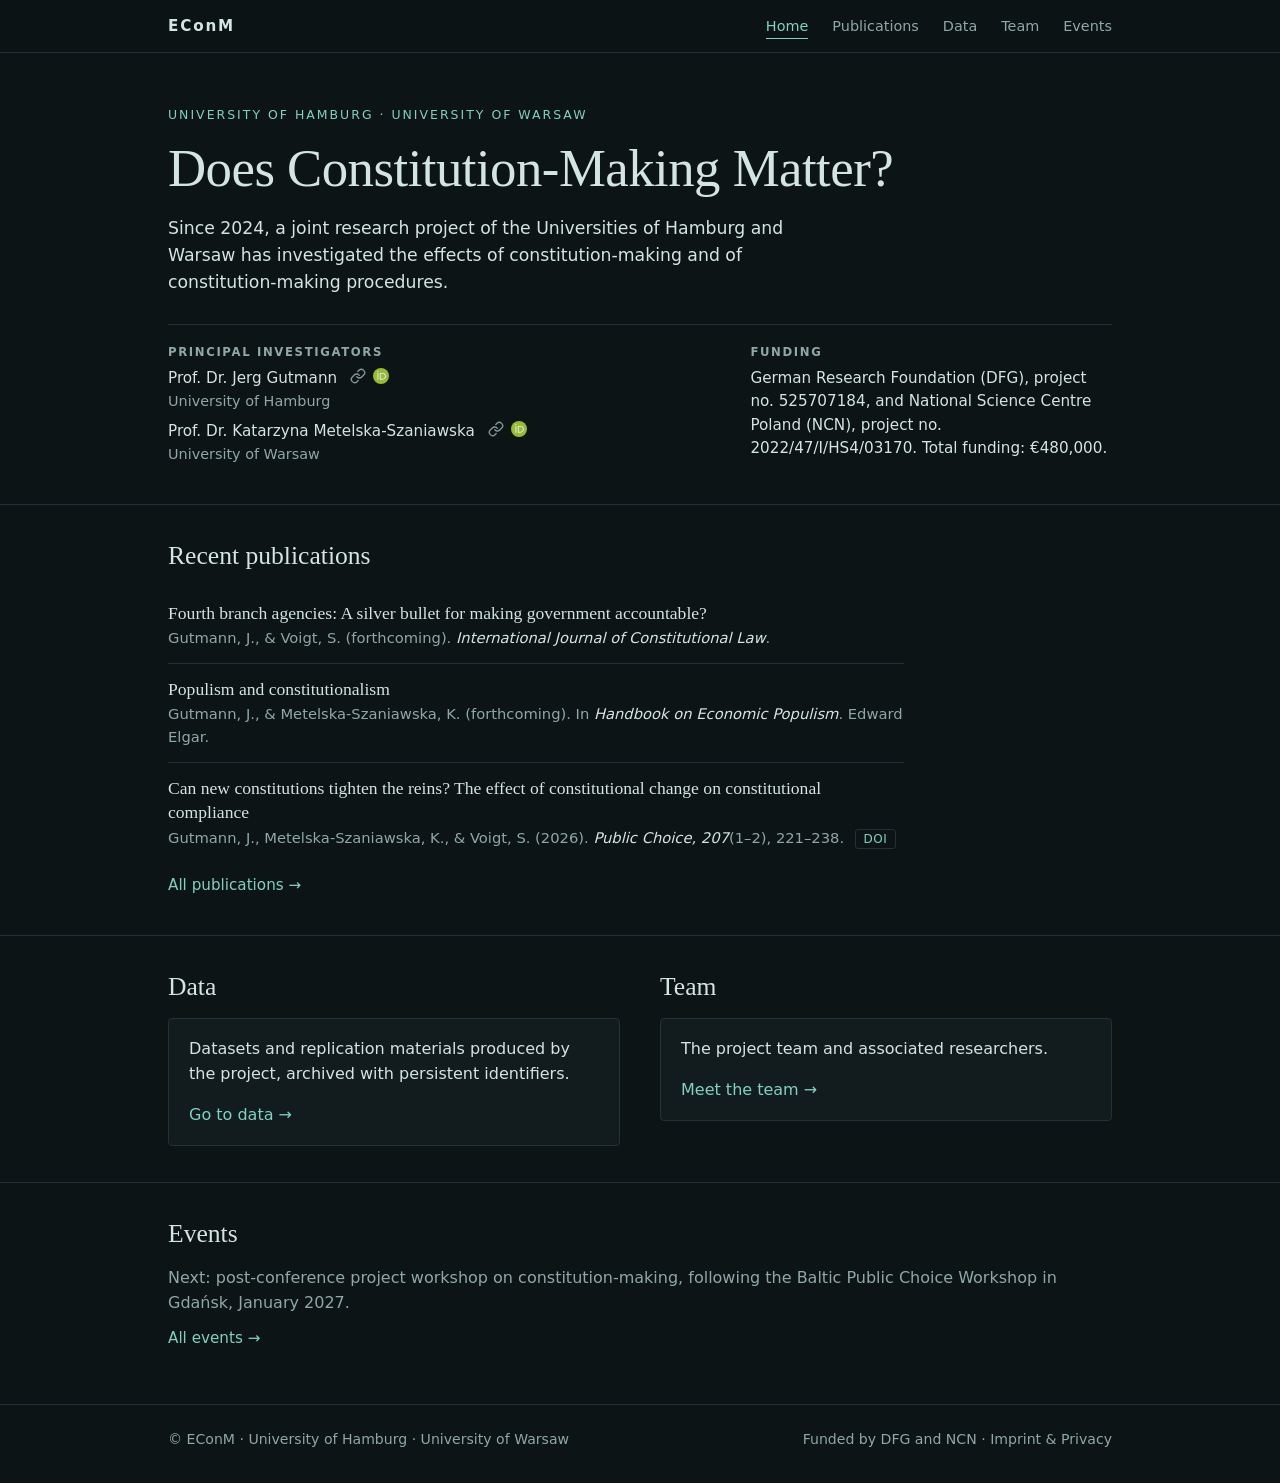
==== index.html @ 9c39a9db "Add project website" ====
<!DOCTYPE html>
<html lang="en">
<head>
<meta charset="utf-8">
<meta name="viewport" content="width=device-width, initial-scale=1">
<title>Does Constitution-Making Matter? | EConM</title>
<meta name="description" content="EConM: a joint research project of the Universities of Hamburg and Warsaw on the effects of constitution-making and constitution-making procedures.">
<link rel="stylesheet" href="style.css">
</head>
<body>
<a class="skip" href="#main">Skip to content</a>

<nav aria-label="Main">
  <div class="wrap">
    <a class="brand" href="index.html">EConM</a>
    <ul>
      <li><a href="index.html" aria-current="page">Home</a></li>
      <li><a href="publications.html">Publications</a></li>
      <li><a href="data.html">Data</a></li>
      <li><a href="team.html">Team</a></li>
      <li><a href="events.html">Events</a></li>
    </ul>
  </div>
</nav>

<header class="hero">
  <div class="wrap">
    <p class="kicker">University of Hamburg · University of Warsaw</p>
    <h1>Does Constitution-Making Matter?</h1>
    <p class="lede">Since 2024, a joint research project of the Universities of Hamburg and Warsaw has investigated the effects of constitution-making and of constitution-making procedures.</p>

    <div class="facts">
      <div>
        <h2>Principal investigators</h2>
        <p class="pi"><span class="nm">Prof. Dr. Jerg Gutmann
          <span class="ids">
            <a class="web" href="https://www.jura.uni-hamburg.de/en/die-fakultaet/personenverzeichnis/gutmann-jerg.html" aria-label="University of Hamburg profile of Jerg Gutmann" title="University profile"></a>
            <a class="orcid" href="https://orcid.org/0000-0003-1215-1116" aria-label="ORCID iD of Jerg Gutmann" title="ORCID"></a>
          </span></span><br>
          <span class="muted">University of Hamburg</span></p>
        <p class="pi"><span class="nm">Prof. Dr. Katarzyna Metelska-Szaniawska
          <span class="ids">
            <a class="web" href="https://www.wne.uw.edu.pl/en/members/profile/view/71" aria-label="University of Warsaw profile of Katarzyna Metelska-Szaniawska" title="University profile"></a>
            <a class="orcid" href="https://orcid.org/0000-0001-5614-5557" aria-label="ORCID iD of Katarzyna Metelska-Szaniawska" title="ORCID"></a>
          </span></span><br>
          <span class="muted">University of Warsaw</span></p>
      </div>
      <div>
        <h2>Funding</h2>
        <p>German Research Foundation (DFG), project no. 525707184, and National Science Centre Poland (NCN), project no. 2022/47/I/HS4/03170. Total funding: €480,000.</p>
      </div>
    </div>
  </div>
</header>

<main id="main">
  <section>
    <div class="wrap">
      <h2 class="section">Recent publications</h2>
      <ul class="pubs">
        <li>
          <div class="title">Fourth branch agencies: A silver bullet for making government accountable?</div>
          <div class="meta">Gutmann, J., &amp; Voigt, S. (forthcoming). <em>International Journal of Constitutional Law</em>.</div>
        </li>
        <li>
          <div class="title">Populism and constitutionalism</div>
          <div class="meta">Gutmann, J., &amp; Metelska-Szaniawska, K. (forthcoming). In <em>Handbook on Economic Populism</em>. Edward Elgar.</div>
        </li>
        <li>
          <div class="title">Can new constitutions tighten the reins? The effect of constitutional change on constitutional compliance</div>
          <div class="meta">Gutmann, J., Metelska-Szaniawska, K., &amp; Voigt, S. (2026). <em>Public Choice, 207</em>(1–2), 221–238.
            <a class="tag" href="https://doi.org/10.1007/s11127-025-01364-4">DOI</a></div>
        </li>
      </ul>
      <a class="more" href="publications.html">All publications →</a>
    </div>
  </section>

  <section>
    <div class="wrap two">
      <div>
        <h2 class="section">Data</h2>
        <div class="card">
          <p>Datasets and replication materials produced by the project, archived with persistent identifiers.</p>
          <p><a href="data.html">Go to data →</a></p>
        </div>
      </div>
      <div>
        <h2 class="section">Team</h2>
        <div class="card">
          <p>The project team and associated researchers.</p>
          <p><a href="team.html">Meet the team →</a></p>
        </div>
      </div>
    </div>
  </section>

  <section>
    <div class="wrap">
      <h2 class="section">Events</h2>
      <p class="muted" style="margin:0">Next: post-conference project workshop on constitution-making, following the Baltic Public Choice Workshop in Gdańsk, January 2027.</p>
      <a class="more" href="events.html">All events →</a>
    </div>
  </section>
</main>

<footer>
  <div class="wrap">
    <span>© EConM · University of Hamburg · University of Warsaw</span>
    <span>Funded by DFG and NCN · <a href="imprint.html">Imprint &amp; Privacy</a></span>
  </div>
</footer>
</body>
</html>
---- style.css ----
:root {
  --bg: #0d1416;
  --surface: #121c1f;
  --line: #223136;
  --text: #d3e4e2;
  --muted: #8fa7a8;
  --accent: #7fd1c0;
  --serif: Georgia, "Iowan Old Style", "Palatino Linotype", Palatino, serif;
  --sans: system-ui, -apple-system, "Segoe UI", Roboto, "Helvetica Neue", Arial, sans-serif;
}
* { box-sizing: border-box; }
body {
  margin: 0;
  background: var(--bg);
  color: var(--text);
  font: 1rem/1.55 var(--sans);
  -webkit-font-smoothing: antialiased;
}
a { color: var(--accent); text-decoration: none; border-bottom: 1px solid transparent; }
a:hover, a:focus-visible { border-bottom-color: var(--accent); }
:focus-visible { outline: 2px solid var(--accent); outline-offset: 3px; }
.skip { position: absolute; left: -999px; top: 0; background: var(--accent); color: var(--bg); padding: .5rem 1rem; }
.skip:focus { left: 0; z-index: 10; }
.wrap { max-width: 62rem; margin: 0 auto; padding: 0 1.5rem; }
.muted { color: var(--muted); }

/* Navigation */
nav { position: sticky; top: 0; z-index: 5; background: rgba(13,20,22,.94); backdrop-filter: blur(6px); border-bottom: 1px solid var(--line); }
nav .wrap { display: flex; justify-content: space-between; align-items: center; height: 3.25rem; }
nav .brand { font: 600 .95rem var(--sans); letter-spacing: .12em; color: var(--text); border: 0; }
nav ul { display: flex; gap: 1.5rem; list-style: none; margin: 0; padding: 0; }
nav ul a { color: var(--muted); font-size: .9rem; border: 0; padding: .25rem 0; }
nav ul a:hover { color: var(--text); }
nav ul a[aria-current="page"] { color: var(--accent); border-bottom: 1px solid var(--accent); }

/* Page headers */
header.hero { padding: 3.25rem 0 2rem; }
header.page { padding: 2.5rem 0 1.25rem; }
.kicker { color: var(--accent); font-size: .78rem; letter-spacing: .16em; text-transform: uppercase; margin: 0 0 .9rem; }
h1 { font: 400 clamp(2.1rem, 5vw, 3.3rem)/1.12 var(--serif); margin: 0; letter-spacing: -.01em; }
header.page h1 { font-size: clamp(1.8rem, 3.5vw, 2.4rem); }
.lede { max-width: 40rem; margin: 1.1rem 0 0; font-size: 1.08rem; }

.facts { display: grid; grid-template-columns: 3fr 2fr; gap: 2.5rem; margin-top: 1.75rem; padding-top: 1.25rem; border-top: 1px solid var(--line); }
.facts h2 { font: 600 .73rem var(--sans); letter-spacing: .14em; text-transform: uppercase; color: var(--muted); margin: 0 0 .5rem; }
.facts p { margin: 0 0 .35rem; font-size: .95rem; }

/* Sections */
section { padding: 2.25rem 0; border-top: 1px solid var(--line); }
section.plain { border-top: 0; padding-top: 1rem; }
h2.section { font: 400 1.6rem/1.2 var(--serif); margin: 0 0 1rem; }
h3 { font: 600 .73rem var(--sans); letter-spacing: .14em; text-transform: uppercase; color: var(--muted); margin: 1.5rem 0 .25rem; }
h3:first-child { margin-top: 0; }
.more { display: table; margin-top: .75rem; font-size: .95rem; }
.intro { max-width: 46rem; margin: 0 0 1.25rem; }

/* Publications */
ul.pubs { list-style: none; margin: 0; padding: 0; }
ul.pubs li { padding: .8rem 0; border-bottom: 1px solid var(--line); max-width: 46rem; }
ul.pubs li:last-child { border-bottom: 0; }
ul.pubs .title { font: 400 1.1rem/1.38 var(--serif); }
ul.pubs .meta { color: var(--muted); font-size: .92rem; margin-top: .15rem; }
ul.pubs .meta em { color: var(--text); }
.tag { display: inline-block; margin-left: .4rem; padding: 0 .45rem; border: 1px solid var(--line); border-radius: 3px; font-size: .75rem; letter-spacing: .05em; }

/* Cards, people */
.two { display: grid; grid-template-columns: 1fr 1fr; gap: 2.5rem; }
.card { background: var(--surface); border: 1px solid var(--line); border-radius: 4px; padding: 1.1rem 1.25rem; }
.card > :first-child { margin-top: 0; }
.card > :last-child { margin-bottom: 0; }
.person + .person { margin-top: 1rem; padding-top: 1rem; border-top: 1px solid var(--line); }
.person .name { font: 400 1.15rem var(--serif); margin: 0; white-space: nowrap; }
.stack .card { max-width: 34rem; }
.person .role { color: var(--muted); font-size: .92rem; margin: .1rem 0 0; }
.pi { margin: 0 0 .5rem; font-size: .95rem; }
.pi .muted { font-size: .9rem; }
.pi .nm { white-space: nowrap; }

/* Link and ORCID icons */
.ids { display: inline-flex; gap: .45rem; margin-left: .5rem; vertical-align: -.1em; }
.ids a { display: inline-block; width: 1rem; height: 1rem; border: 0; opacity: .9; }
.ids a:hover, .ids a:focus-visible { opacity: 1; }
.ids .web {
  background: var(--muted);
  -webkit-mask: var(--ico-link) center / contain no-repeat;
  mask: var(--ico-link) center / contain no-repeat;
}
.ids .web:hover, .ids .web:focus-visible { background: var(--accent); }
.ids .orcid { background: var(--ico-orcid) center / contain no-repeat; }
:root {
  --ico-link: url("data:image/svg+xml,%3Csvg xmlns='http://www.w3.org/2000/svg' viewBox='0 0 24 24' fill='none' stroke='black' stroke-width='2' stroke-linecap='round' stroke-linejoin='round'%3E%3Cpath d='M10 13a5 5 0 0 0 7.54.54l3-3a5 5 0 0 0-7.07-7.07l-1.72 1.71'/%3E%3Cpath d='M14 11a5 5 0 0 0-7.54-.54l-3 3a5 5 0 0 0 7.07 7.07l1.71-1.71'/%3E%3C/svg%3E");
  --ico-orcid: url("data:image/svg+xml,%3Csvg xmlns='http://www.w3.org/2000/svg' viewBox='0 0 256 256'%3E%3Ccircle cx='128' cy='128' r='128' fill='%23A6CE39'/%3E%3Cg fill='%23fff'%3E%3Cpath d='M86.3 186.2H70.9V79.1h15.4v48.4z'/%3E%3Cpath d='M108.9 79.1h41.6c39.6 0 57 28.3 57 53.6 0 27.5-21.5 53.6-56.8 53.6h-41.8zm15.4 93.3h24.5c34.9 0 42.9-26.5 42.9-39.7 0-21.5-13.7-39.7-43.7-39.7h-23.7z'/%3E%3Ccircle cx='78.6' cy='56.8' r='10.1'/%3E%3C/g%3E%3C/svg%3E");
}

/* Events */
ul.events { list-style: none; margin: 0; padding: 0; max-width: 46rem; }
ul.events li { display: grid; grid-template-columns: 9rem 1fr; gap: 1rem; padding: .65rem 0; border-bottom: 1px solid var(--line); font-size: .95rem; }
ul.events li:last-child { border-bottom: 0; }
ul.events .when { color: var(--muted); }
ul.events .what { display: block; }
ul.events .where { display: block; color: var(--muted); font-size: .9rem; }

/* Legal text */
.legal { max-width: 46rem; }
.legal h2 { font: 400 1.3rem var(--serif); margin: 1.75rem 0 .4rem; }
.legal h2:first-child { margin-top: 0; }
.legal p { margin: 0 0 .75rem; }

footer { border-top: 1px solid var(--line); padding: 1.5rem 0 2rem; color: var(--muted); font-size: .88rem; margin-top: 1rem; }
footer .wrap { display: flex; justify-content: space-between; gap: 1rem 1.5rem; flex-wrap: wrap; }
footer a { color: var(--muted); }
footer a:hover { color: var(--accent); }

@media (max-width: 760px) {
  nav ul { gap: .9rem; }
  nav .brand { display: none; }
  header.hero { padding-top: 2.25rem; }
  .facts, .two { grid-template-columns: 1fr; gap: 1.5rem; }
  .pi .nm, .person .name { white-space: normal; }
  ul.events li { grid-template-columns: 1fr; gap: 0; }
}
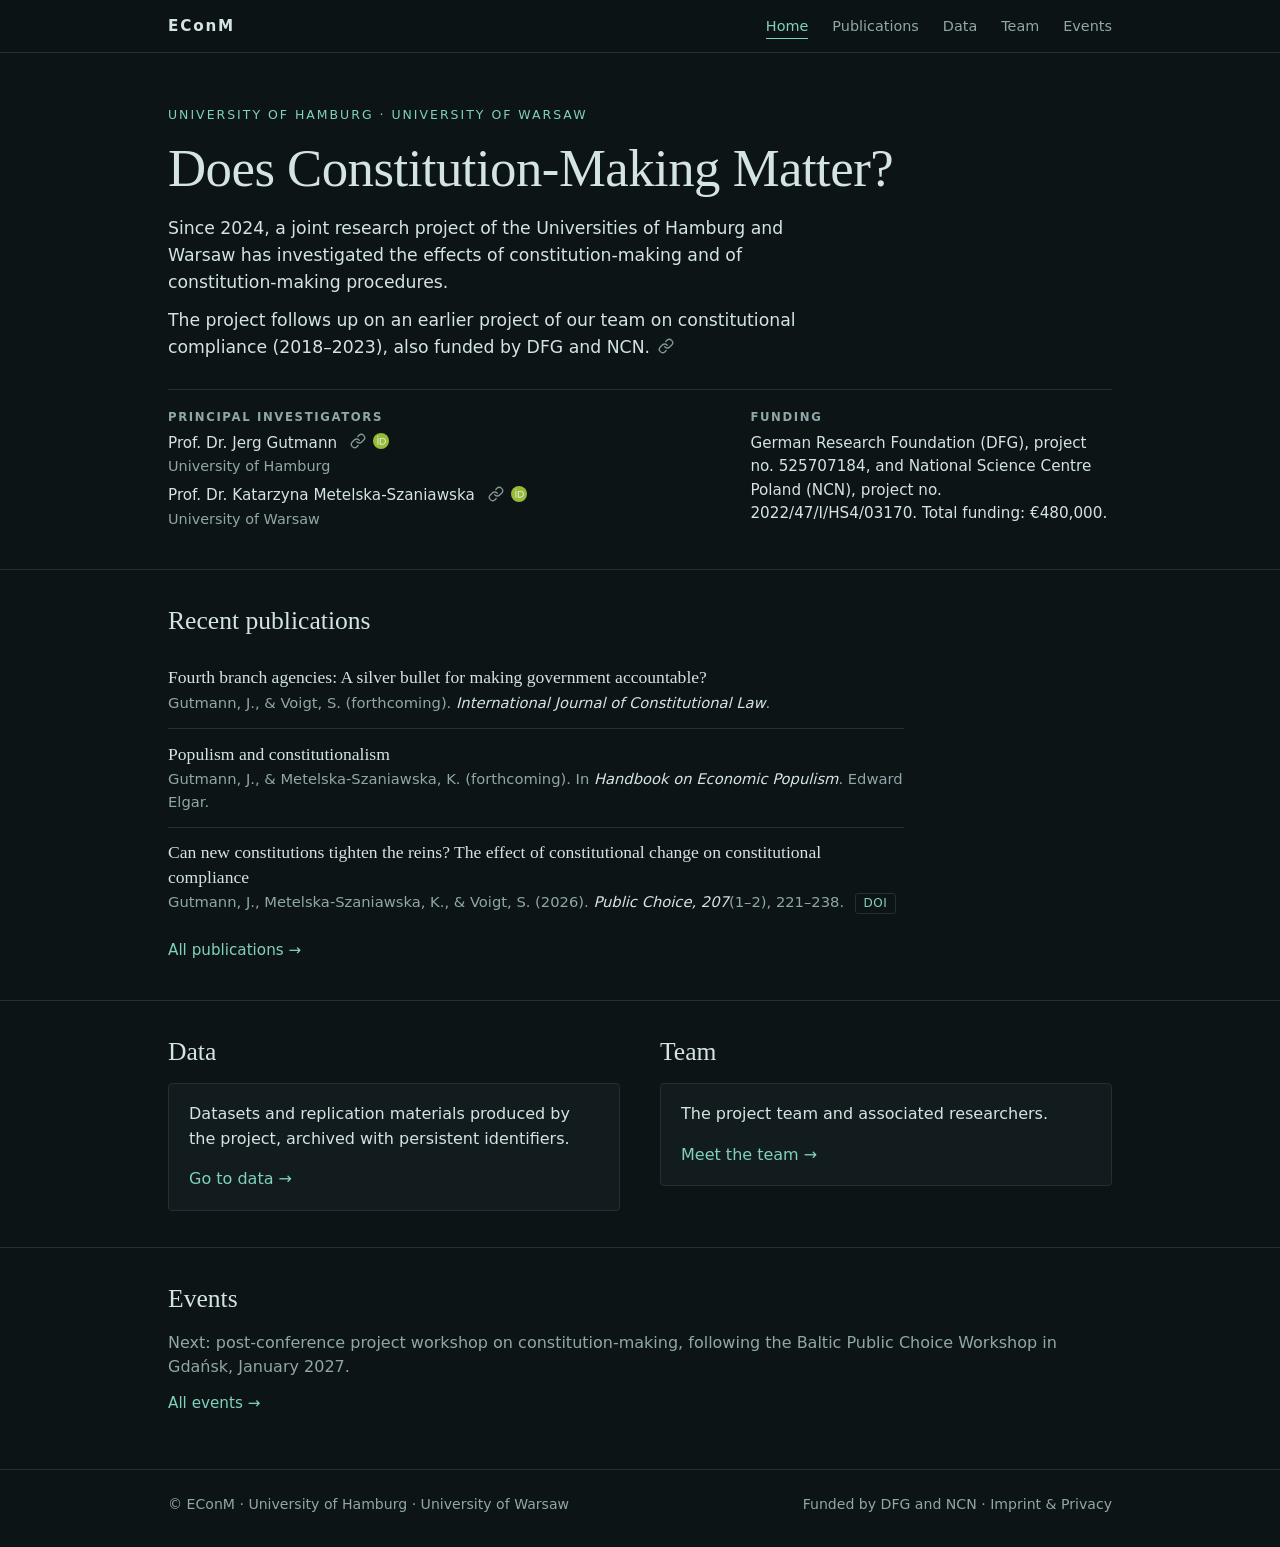
==== commit be3dbe45: "Add note on the earlier project to the start page" ====
--- a/index.html
+++ b/index.html
@@ -28,6 +28,7 @@
     <p class="kicker">University of Hamburg · University of Warsaw</p>
     <h1>Does Constitution-Making Matter?</h1>
     <p class="lede">Since 2024, a joint research project of the Universities of Hamburg and Warsaw has investigated the effects of constitution-making and of constitution-making procedures.</p>
+    <p class="lede" style="margin-top:.7rem">The project follows up on an earlier project of our team on constitutional compliance (2018–2023), also funded by DFG and NCN.<span class="ids"><a class="web" href="https://jerggutmann.github.io/conpliance/" aria-label="Website of the earlier project The Economics of Constitutional Compliance" title="Project website: The Economics of Constitutional Compliance"></a></span></p>
 
     <div class="facts">
       <div>
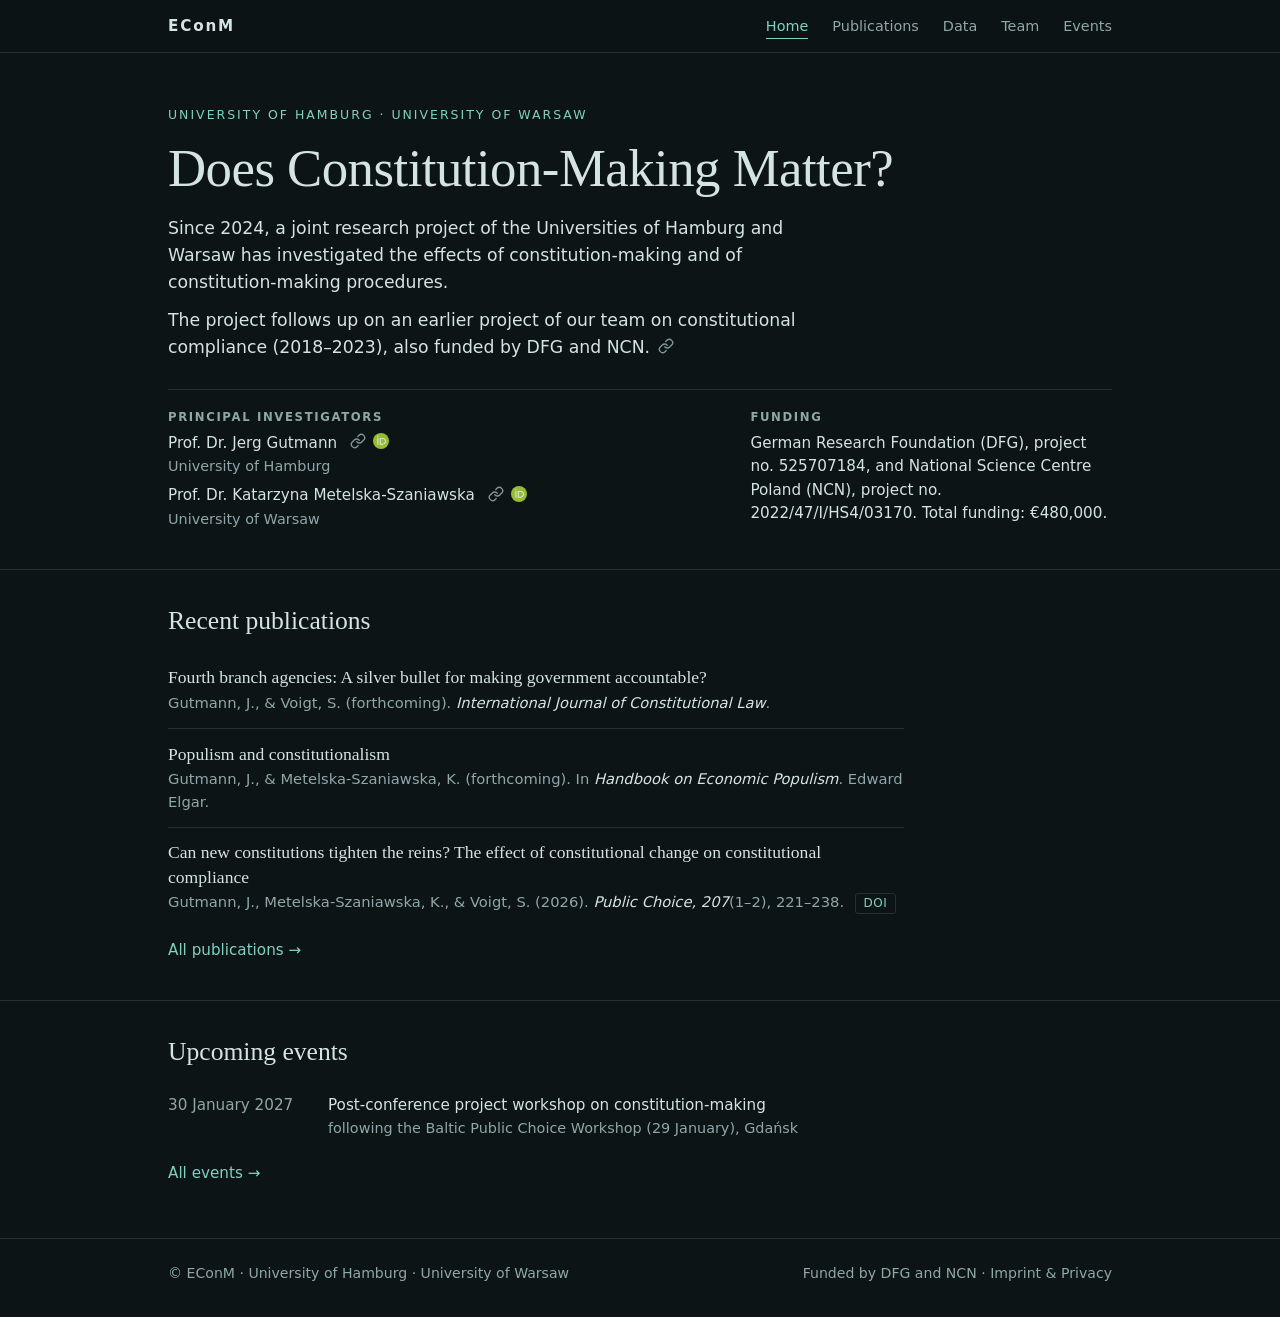
==== commit 7f44a2a6: "Simplify start page; list only upcoming events and date the January workshop" ====
--- a/index.html
+++ b/index.html
@@ -3,6 +3,8 @@
 <head>
 <meta charset="utf-8">
 <meta name="viewport" content="width=device-width, initial-scale=1">
+<link rel="icon" href="favicon.svg" type="image/svg+xml">
+<link rel="apple-touch-icon" href="apple-touch-icon.png">
 <title>Does Constitution-Making Matter? | EConM</title>
 <meta name="description" content="EConM: a joint research project of the Universities of Hamburg and Warsaw on the effects of constitution-making and constitution-making procedures.">
 <link rel="stylesheet" href="style.css">
@@ -77,29 +79,18 @@
     </div>
   </section>
 
-  <section>
-    <div class="wrap two">
-      <div>
-        <h2 class="section">Data</h2>
-        <div class="card">
-          <p>Datasets and replication materials produced by the project, archived with persistent identifiers.</p>
-          <p><a href="data.html">Go to data →</a></p>
-        </div>
-      </div>
-      <div>
-        <h2 class="section">Team</h2>
-        <div class="card">
-          <p>The project team and associated researchers.</p>
-          <p><a href="team.html">Meet the team →</a></p>
-        </div>
-      </div>
-    </div>
-  </section>
-
-  <section>
+  <section id="upcoming-sec">
     <div class="wrap">
-      <h2 class="section">Events</h2>
-      <p class="muted" style="margin:0">Next: post-conference project workshop on constitution-making, following the Baltic Public Choice Workshop in Gdańsk, January 2027.</p>
+      <h2 class="section">Upcoming events</h2>
+      <ul class="events" id="upcoming">
+        <li data-until="2027-01-30">
+          <span class="when">30 January 2027</span>
+          <span>
+            <span class="what">Post-conference project workshop on constitution-making</span>
+            <span class="where">following the Baltic Public Choice Workshop (29 January), Gdańsk</span>
+          </span>
+        </li>
+      </ul>
       <a class="more" href="events.html">All events →</a>
     </div>
   </section>
@@ -111,5 +102,6 @@
     <span>Funded by DFG and NCN · <a href="imprint.html">Imprint &amp; Privacy</a></span>
   </div>
 </footer>
+<script src="events.js" defer></script>
 </body>
 </html>
